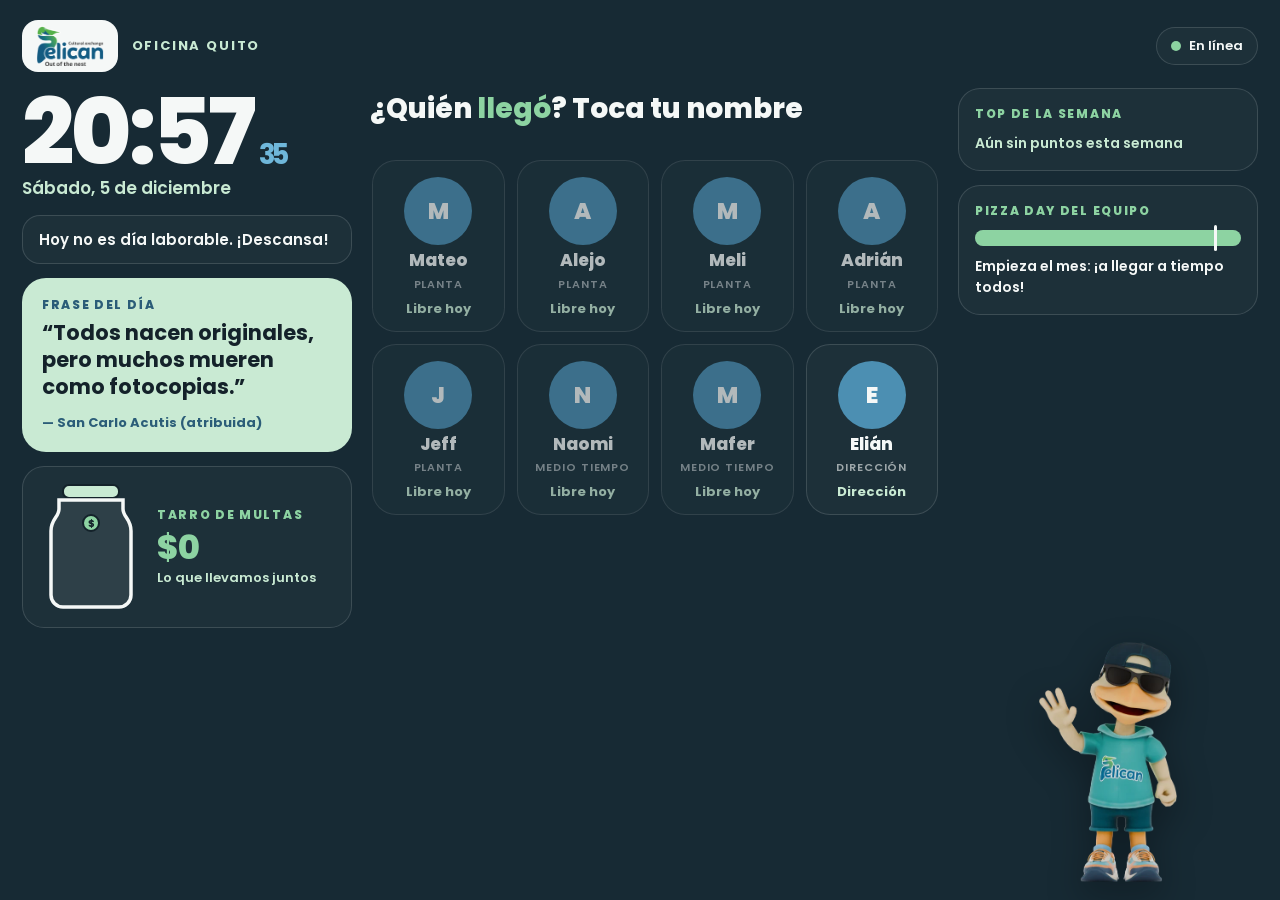
==== index.html @ edd2fa50 "Elián puede timbrar, apodo/dato/música del día, demo en lunes" ====
<!doctype html>
<html lang="es">
<head>
<meta charset="utf-8">
<meta name="viewport" content="width=device-width, initial-scale=1, viewport-fit=cover">
<meta name="robots" content="noindex, nofollow">
<meta name="theme-color" content="#172A34">
<link rel="manifest" href="manifest.webmanifest">
<link rel="icon" href="assets/icon-192.png">
<title>Pelican · Asistencia</title>
<link rel="stylesheet" href="styles.css">
</head>
<body>
<svg width="0" height="0" style="position:absolute" aria-hidden="true">
  <symbol id="i-flame" viewBox="0 0 24 24"><path d="M12 2c1 3.5-1 5-2.5 7C8 11 7 12.5 7 15a5 5 0 0010 0c0-2-1-3.5-2-4.5.3 2-.7 3-1.7 3C13 11 14.5 6.5 12 2z"/></symbol>
  <symbol id="i-check" viewBox="0 0 24 24"><path d="M9.5 17.2L4.8 12.5l1.9-1.9 2.8 2.8 7.8-7.8 1.9 1.9z"/></symbol>
  <symbol id="i-clock" viewBox="0 0 24 24"><path d="M12 3a9 9 0 100 18 9 9 0 000-18zm1 9.4l3.3 2-1 1.6L11 13V7h2z"/></symbol>
  <symbol id="i-star" viewBox="0 0 24 24"><path d="M12 2.5l2.9 6 6.6.9-4.8 4.6 1.2 6.5L12 17.4 6.1 20.5l1.2-6.5L2.5 9.4l6.6-.9z"/></symbol>
  <symbol id="i-sun" viewBox="0 0 24 24"><path d="M12 7a5 5 0 100 10 5 5 0 000-10zM11 1h2v3h-2zm0 19h2v3h-2zM1 11h3v2H1zm19 0h3v2h-3zM4.2 5.6l1.4-1.4 2.1 2.1-1.4 1.4zM16.3 17.7l1.4-1.4 2.1 2.1-1.4 1.4zM4.2 18.4l2.1-2.1 1.4 1.4-2.1 2.1zM16.3 6.3l2.1-2.1 1.4 1.4-2.1 2.1z"/></symbol>
  <symbol id="i-medal" viewBox="0 0 24 24"><path d="M7 2h4l1 5-2 1zm10 0h-4l-1 5 2 1zM12 9a6 6 0 100 12 6 6 0 000-12zm0 2.5l1.3 2.7 3 .4-2.2 2.1.5 3L12 20l-2.6 1.4.5-3-2.2-2.1 3-.4z"/></symbol>
</svg>
<canvas id="confetti"></canvas>

<section class="screen" id="s-home"></section>
<section class="screen" id="s-pin"></section>
<section class="screen" id="s-act"></section>
<section class="screen" id="s-check"></section>
<section class="screen" id="s-cam"></section>
<section class="screen" id="s-res"></section>
<div class="modal" id="modal"></div>

<script src="config.js"></script>
<script src="rules.js"></script>
<script src="quotes.js"></script>
<script src="daily.js"></script>
<script src="app.js"></script>
</body>
</html>
---- styles.css ----
/* Paleta Pelican suavizada (base de marca, tonos sobrios). Fuentes locales para funcionar sin internet. */
@font-face{font-family:Poppins;font-weight:400;src:url(fonts/poppins-latin-400-normal.woff2) format("woff2");font-display:swap}
@font-face{font-family:Poppins;font-weight:500;src:url(fonts/poppins-latin-500-normal.woff2) format("woff2");font-display:swap}
@font-face{font-family:Poppins;font-weight:600;src:url(fonts/poppins-latin-600-normal.woff2) format("woff2");font-display:swap}
@font-face{font-family:Poppins;font-weight:700;src:url(fonts/poppins-latin-700-normal.woff2) format("woff2");font-display:swap}
@font-face{font-family:Poppins;font-weight:800;src:url(fonts/poppins-latin-800-normal.woff2) format("woff2");font-display:swap}
@font-face{font-family:Poppins;font-weight:800;font-style:italic;src:url(fonts/poppins-latin-800-italic.woff2) format("woff2");font-display:swap}
@font-face{font-family:Anton;font-weight:400;src:url(fonts/anton-latin-400-normal.woff2) format("woff2");font-display:swap}

:root{
  --g1:#8DD3A2; --g2:#9BDAAE; --g3:#C9EAD3;
  --b1:#6FB7DA; --b2:#4C8FB2; --b3:#2B5D78;
  --w:#F5F8F7; --n1:#1F323C; --n2:#14222A; --bg:#172A34;
  --card:color-mix(in srgb,var(--n1) 78%,transparent);
  --line:color-mix(in srgb,var(--w) 14%,transparent);
  --font:Poppins,system-ui,-apple-system,"Segoe UI",sans-serif;
  color-scheme:dark;
}
*{box-sizing:border-box;-webkit-tap-highlight-color:transparent}
html,body{height:100%;margin:0}
body{font-family:var(--font);color:var(--w);background:var(--bg);
  overflow:hidden;user-select:none;-webkit-user-select:none;touch-action:manipulation}
h1,h2,h3,p{margin:0}
button{font:inherit;color:inherit;border:0;background:none;cursor:pointer}
img{display:block;max-width:100%}

/* ---------- Texto "sticker" (estilo de la marca) ---------- */
.stk{position:relative;display:inline-block;isolation:isolate;font-family:Anton,Impact,sans-serif;font-weight:400;text-transform:uppercase;
  color:var(--w);letter-spacing:.01em;line-height:1}
.stk::before{content:attr(data-t);position:absolute;left:0;top:0;z-index:-1;color:var(--n2);-webkit-text-stroke:.24em var(--n2);
  text-shadow:0 .09em .16em rgb(0 0 0/.55);white-space:inherit}
.stk.g{font-family:var(--font);font-weight:800;font-style:italic;letter-spacing:-.01em;
  color:transparent}
.stk.g::after{content:attr(data-t);position:absolute;left:0;top:0;background:linear-gradient(var(--g3),var(--g1));-webkit-background-clip:text;background-clip:text;color:transparent;white-space:inherit}
.stk-wrap{display:block;font-size:clamp(30px,5.2vw,58px);line-height:1.12;text-wrap:balance}
.stk-wrap .stk{margin:0 .08em}

.screen{position:fixed;inset:0;display:none;flex-direction:column;overflow:auto;
  padding:max(18px,env(safe-area-inset-top)) max(22px,env(safe-area-inset-right)) max(18px,env(safe-area-inset-bottom)) max(22px,env(safe-area-inset-left))}
.screen.on{display:flex;animation:in .3s ease both}
@keyframes in{from{opacity:0;transform:translateY(8px)}to{opacity:1;transform:none}}

/* ---------- Barra superior ---------- */
.top{display:flex;align-items:center;gap:14px;min-height:56px}
.logo{background:var(--w);border-radius:16px;padding:6px 14px;display:flex;align-items:center}
.logo img{height:40px;width:auto}
.office{font-weight:700;letter-spacing:.14em;text-transform:uppercase;font-size:13px;color:var(--g3)}
.net{margin-left:auto;display:flex;align-items:center;gap:8px;font-size:13px;font-weight:600;padding:8px 14px;border-radius:999px;background:var(--card);border:1px solid var(--line)}
.net i{width:10px;height:10px;border-radius:50%;background:var(--g1)}
.net.off i{background:var(--b1);animation:pulse 1.4s infinite}
@keyframes pulse{50%{opacity:.35}}

/* ---------- HOME ---------- */
.home{display:grid;grid-template-columns:minmax(260px,330px) minmax(0,1fr) minmax(240px,300px);gap:18px;flex:1;min-height:0;margin-top:14px}
@media (max-width:1100px){.home{grid-template-columns:minmax(240px,300px) minmax(0,1fr)}.col-r{grid-column:1/-1;display:grid;grid-template-columns:repeat(auto-fit,minmax(240px,1fr));gap:14px}}
@media (max-width:760px){.home{grid-template-columns:1fr}}
.col{display:flex;flex-direction:column;gap:14px;min-height:0}
.clock{font-family:var(--font);font-weight:800;font-size:clamp(58px,8vw,92px);line-height:.95;letter-spacing:-.04em;font-variant-numeric:tabular-nums}
.clock small{font-size:.3em;font-weight:700;color:var(--b1);margin-left:6px}
.date{font-weight:600;color:var(--g3);font-size:17px}
.banner{border-radius:18px;padding:12px 16px;font-weight:600;font-size:15px;background:var(--card);border:1.5px solid var(--line)}
.banner.ok{border-color:var(--g1)} .banner.late{border-color:var(--b1)} .banner.fri{border-color:var(--g3);color:var(--g3)} .banner.extra{border-color:var(--b2)}
.quote{border-radius:24px;padding:18px 20px;background:var(--g3);color:var(--n2);position:relative;overflow:hidden}
.quote .eb{font-size:12px;font-weight:800;letter-spacing:.14em;text-transform:uppercase;color:var(--b3)}
.quote p{font-size:clamp(17px,1.9vw,21px);font-weight:700;line-height:1.28;margin:6px 0 8px;text-wrap:balance}
.quote cite{font-style:normal;font-size:13px;font-weight:700;color:var(--b3)}
.panel{border-radius:22px;padding:16px;background:var(--card);border:1px solid var(--line)}
.panel h3{font-size:12px;letter-spacing:.14em;text-transform:uppercase;font-weight:800;color:var(--g1);margin-bottom:10px}
.mid{display:flex;flex-direction:column;gap:14px;min-height:0}
.h2{font-size:clamp(20px,2.6vw,28px);font-weight:800}
.h2 em{font-style:normal;color:var(--g1)}

/* almuerzo */
.lunches{display:grid;grid-template-columns:repeat(auto-fit,minmax(210px,1fr));gap:12px}
.lcard{display:flex;align-items:center;gap:14px;border-radius:22px;padding:12px 14px;background:var(--card);border:1.5px solid var(--g1)}
.lcard.over{border-color:var(--b1)}
.ring{position:relative;width:86px;height:86px;flex:none}
.ring svg{width:100%;height:100%;transform:rotate(-90deg)}
.ring circle{fill:none;stroke-width:9;stroke-linecap:round}
.ring .bg{stroke:color-mix(in srgb,var(--w) 14%,transparent)}
.ring .fg{stroke:var(--g1);transition:stroke-dashoffset .9s linear}
.lcard.low .ring .fg{stroke:var(--g3)} .lcard.over .ring .fg{stroke:var(--b1);animation:pulse 1.2s infinite}
.ring b{position:absolute;inset:0;display:grid;place-items:center;font-size:19px;font-weight:800;font-variant-numeric:tabular-nums}
.lcard .nm{font-weight:800;font-size:17px}
.lcard .sub{font-size:12px;font-weight:600;color:var(--g3);margin-top:2px}
.lcard.over .sub{color:var(--b1)}

/* tiles de personas */
.grid{display:grid;grid-template-columns:repeat(auto-fill,minmax(150px,1fr));gap:12px;overflow:auto;padding:2px;align-content:start}
.tile{position:relative;display:flex;flex-direction:column;align-items:center;gap:6px;text-align:center;padding:16px 8px 12px;border-radius:24px;background:var(--card);border:1.5px solid var(--line);transition:transform .12s,border-color .12s}
.tile:active{transform:scale(.96)}
.tile.s-working,.tile.s-back{border-color:var(--g1)}
.tile.s-late{border-color:var(--b1)}
.tile.s-lunch{border-color:var(--g3)}
.tile.s-done,.tile.s-off,.tile.s-permit{opacity:.7}
.av{position:relative;width:68px;height:68px;border-radius:50%;display:grid;place-items:center;font-weight:800;font-size:23px;background:var(--b2);color:var(--w);overflow:hidden}
.tile.s-working .av,.tile.s-back .av{background:var(--g1);color:var(--n2)}
.tile .nm{font-weight:800;font-size:17px;line-height:1.1}
.tile .tp{font-size:11px;font-weight:600;letter-spacing:.08em;text-transform:uppercase;color:color-mix(in srgb,var(--w) 60%,transparent)}
.tile .stt{font-size:13px;font-weight:700;color:var(--g3);min-height:19px}
.tile.s-late .stt{color:var(--b1)}
.tile .fl{position:absolute;top:10px;right:10px;display:flex;align-items:center;gap:2px;font-size:12px;font-weight:800;color:var(--g1)}
.tile .fl svg{width:15px;height:15px;fill:var(--g1)}
.hat{position:absolute;top:-6px;left:50%;width:34px;height:38px;transform:translateX(-50%) rotate(-10deg);z-index:2}

/* tarro */
.jar{display:flex;align-items:center;gap:14px}
.jar svg{width:104px;height:128px;flex:none;overflow:visible}
.jar .amt{font-size:34px;font-weight:800;color:var(--g1);line-height:1}
.jar .lbl{font-size:13px;font-weight:600;color:var(--g3);margin-top:4px}
.coin-fall{animation:fall 6s ease-in infinite;transform-origin:center}
@keyframes fall{0%{transform:translateY(-34px);opacity:0}8%{opacity:1}30%{transform:translateY(0)}100%{transform:translateY(0);opacity:1}}
.top3 li{display:flex;justify-content:space-between;font-weight:700;font-size:15px;padding:4px 0;list-style:none}
.top3 ol{margin:0;padding:0}
.top3 li span:last-child{color:var(--g3)}
.goal .bar{position:relative;height:16px;border-radius:999px;background:color-mix(in srgb,var(--w) 14%,transparent);overflow:visible}
.goal .bar i{display:block;height:100%;border-radius:999px;background:var(--g1)}
.goal .bar u{position:absolute;top:-5px;bottom:-5px;width:3px;background:var(--w);border-radius:2px}
.goal p{font-size:14px;font-weight:600;margin-top:10px}
.bday{display:flex;align-items:center;gap:10px;font-weight:700;font-size:15px}
.jayhome{position:fixed;right:12px;bottom:0;height:min(32vh,260px);width:auto;pointer-events:none;opacity:.95}
@media (max-width:1100px){.jayhome{display:none}}

/* ---------- PIN ---------- */
.center{margin:auto;width:min(430px,100%);display:flex;flex-direction:column;align-items:center;gap:16px;text-align:center}
.center .av{width:96px;height:96px;font-size:32px}
.dots{display:flex;gap:14px;height:22px}
.dots i{width:20px;height:20px;border-radius:50%;border:2.5px solid var(--b1)}
.dots i.f{background:var(--g1);border-color:var(--g1)}
.keys{display:grid;grid-template-columns:repeat(3,1fr);gap:12px;width:100%}
.key{height:78px;border-radius:24px;background:var(--card);border:1.5px solid var(--line);font-size:31px;font-weight:700}
.key:active{background:var(--b2)}
.key.sm{font-size:18px}
.msg{min-height:24px;font-weight:700;color:var(--b1)}
.link{font-weight:700;color:var(--g3);padding:10px 14px;font-size:16px}
.btn{min-height:68px;padding:0 36px;border-radius:999px;font-weight:800;font-size:20px;background:var(--g1);color:var(--n2);box-shadow:0 8px 28px color-mix(in srgb,var(--g1) 28%,transparent)}
.btn:active{transform:scale(.97)}
.btn.ghost{background:var(--card);color:var(--w);border:1.5px solid var(--line);box-shadow:none}
.btn.blue{background:var(--b2);color:var(--w);box-shadow:none}
.btn:disabled{opacity:.4}
.row{display:flex;gap:12px;flex-wrap:wrap;justify-content:center}
.big-actions{display:grid;gap:14px;width:100%}
.big-actions .btn{min-height:84px;font-size:22px}

/* ---------- CÁMARA ---------- */
.cam{position:relative;width:min(470px,86vw);aspect-ratio:1;border-radius:50%;overflow:hidden;border:7px solid var(--g1);background:var(--b3)}
.cam video{width:100%;height:100%;object-fit:cover;transform:scaleX(-1)}
.cam .shot{position:absolute;inset:0;display:none;width:100%;height:100%;object-fit:cover}
.cam .cd{position:absolute;inset:0;display:none;place-items:center;font-family:Anton;font-size:150px;color:var(--g1);background:color-mix(in srgb,var(--n2) 40%,transparent);-webkit-text-stroke:6px var(--n2);paint-order:stroke fill}
.pre{width:min(560px,92vw);border-radius:22px;overflow:hidden;border:4px solid var(--g1);display:none}
.pre img{width:100%}

/* ---------- Limpieza ---------- */
.check{display:flex;flex-direction:column;gap:12px;width:100%;text-align:left}
.chk{display:flex;align-items:center;gap:16px;padding:18px 20px;border-radius:20px;background:var(--card);border:1.5px solid var(--line);font-size:19px;font-weight:700;width:100%}
.chk .box{width:34px;height:34px;border-radius:10px;border:3px solid var(--b1);display:grid;place-items:center;flex:none}
.chk .box svg{width:22px;height:22px;fill:var(--n2);display:none}
.chk.on{border-color:var(--g1)}
.chk.on .box{background:var(--g1);border-color:var(--g1)}
.chk.on .box svg{display:block}
.chk.closer{border-color:var(--b2);font-size:16px}

/* ---------- Resultado ---------- */
.res{margin:auto;width:min(860px,100%);display:grid;grid-template-columns:minmax(0,1fr) 190px;gap:16px;align-items:end}
@media (max-width:760px){.res{grid-template-columns:1fr}.res .jay{display:none}}
.res .main{display:flex;flex-direction:column;gap:14px}
.hero{border-radius:28px;padding:22px 24px;background:var(--n1);border:2px solid var(--g1)}
.hero.late{border-color:var(--b1)}
.hero .eb{font-size:13px;font-weight:800;letter-spacing:.14em;text-transform:uppercase;color:var(--g3);margin-bottom:8px}
.hero.late .eb{color:var(--b1)}
.hero p{font-size:clamp(16px,2vw,19px);font-weight:600;margin-top:12px}
.res .jay{height:min(52vh,430px);width:auto;justify-self:center;filter:drop-shadow(0 14px 24px rgb(0 0 0/.4))}
.stats{display:grid;grid-template-columns:repeat(3,1fr);gap:12px}
.stat{border-radius:20px;padding:12px;background:var(--card);border:1px solid var(--line);text-align:center}
.stat b{display:flex;align-items:center;justify-content:center;gap:4px;font-size:30px;font-weight:800;color:var(--g1);line-height:1.1}
.stat b svg{width:26px;height:26px;fill:var(--g1)}
.stat span{font-size:12px;font-weight:700;color:var(--g3)}
.bar2{height:14px;border-radius:999px;background:color-mix(in srgb,var(--w) 14%,transparent);overflow:hidden}
.bar2 i{display:block;height:100%;width:0;background:var(--g1);border-radius:999px;transition:width 1.1s cubic-bezier(.2,.8,.2,1)}
.rk{display:flex;justify-content:space-between;gap:10px;font-weight:800;margin-bottom:8px;font-size:16px}
.rk span:last-child{color:var(--g3);font-weight:600;font-size:13px;text-align:right}
.week{display:grid;grid-template-columns:repeat(5,1fr);gap:8px;text-align:center}
.day{border-radius:16px;padding:8px 4px;border:1.5px solid var(--line);font-weight:800;font-size:14px}
.day svg{width:22px;height:22px;display:block;margin:3px auto 0}
.day.ok{border-color:var(--g1);background:color-mix(in srgb,var(--g1) 18%,transparent)} .day.ok svg{fill:var(--g1)}
.day.late{border-color:var(--b1)} .day.late svg{fill:var(--b1)}
.day.today{border-color:var(--w)}
.day.pending,.day.off,.day.miss{opacity:.5}
.medals{display:flex;gap:8px;flex-wrap:wrap}
.medal{display:flex;align-items:center;gap:7px;padding:7px 12px;border-radius:999px;background:var(--card);border:1px solid var(--line);font-size:13px;font-weight:800;opacity:.4}
.medal.got{opacity:1;border-color:var(--g1);color:var(--g3)}
.medal.new{background:var(--g1);color:var(--n2);animation:pop .6s ease both}
.medal svg{width:18px;height:18px;fill:currentColor}
@keyframes pop{0%{transform:scale(.4)}70%{transform:scale(1.12)}100%{transform:scale(1)}}
.mini{display:grid;grid-template-columns:repeat(2,1fr);gap:10px}
.mini .stat b{font-size:24px}
#confetti{position:fixed;inset:0;pointer-events:none;z-index:9}

/* ---------- Modal ---------- */
.modal{position:fixed;inset:0;z-index:20;display:none;place-items:center;background:color-mix(in srgb,var(--n2) 82%,transparent);padding:20px}
.modal.on{display:grid}
.mbox{width:min(520px,100%);border-radius:28px;padding:24px;background:var(--n1);border:2px solid var(--b1);display:flex;align-items:center;gap:18px;flex-wrap:wrap;justify-content:center;text-align:center}
.mbox img{height:200px;width:auto}
.mbox h2{width:100%}
@media (prefers-reduced-motion:reduce){*{animation:none!important;transition:none!important}}

/* ---------- añadidos ---------- */
.date::first-letter{text-transform:uppercase}
.col-r .jaycol{margin-top:auto;align-self:center;height:min(28vh,240px);width:auto;max-height:240px;min-height:0;object-fit:contain;filter:drop-shadow(0 12px 18px rgb(0 0 0/.35))}
.duo{display:grid;grid-template-columns:1fr 1fr;gap:12px}
@media (max-width:760px){.duo{grid-template-columns:1fr}}
.actions{display:flex;justify-content:center;gap:12px;margin-top:14px}
.empty{font-size:14px;font-weight:600;color:var(--g3)}

/* ajuste: 8 tarjetas del equipo siempre visibles */
.grid{grid-template-columns:repeat(4,minmax(0,1fr))}
@media (max-height:880px){.tile{padding:10px 6px 8px;gap:3px;border-radius:20px}.tile .av{width:50px;height:50px;font-size:22px}.tile .nm{font-size:16px}.tile .tp{font-size:10px}.tile .stt{font-size:12px}.lcard{padding:8px 12px}.lcard .ring{width:64px;height:64px}}
.av{overflow:visible}
.duo{align-items:start}
@media (max-height:880px){.res .main{gap:10px}.hero{padding:16px 22px}.hero .stk-wrap{font-size:clamp(28px,4vw,44px)}.hero p{margin-top:8px;font-size:16px}.res .quote{padding:12px 18px}.res .quote p{font-size:17px}.stat{padding:8px}.res .panel{padding:10px 14px}.week .day{height:44px}.res .actions{margin-top:0}}
.daily{width:min(560px,92vw);margin:2px auto 0;padding:10px 16px;border-radius:18px;background:var(--g3);color:var(--n2);font-size:14px;line-height:1.35;text-align:left}
.daily p{margin:3px 0}.daily b{color:var(--b3)}
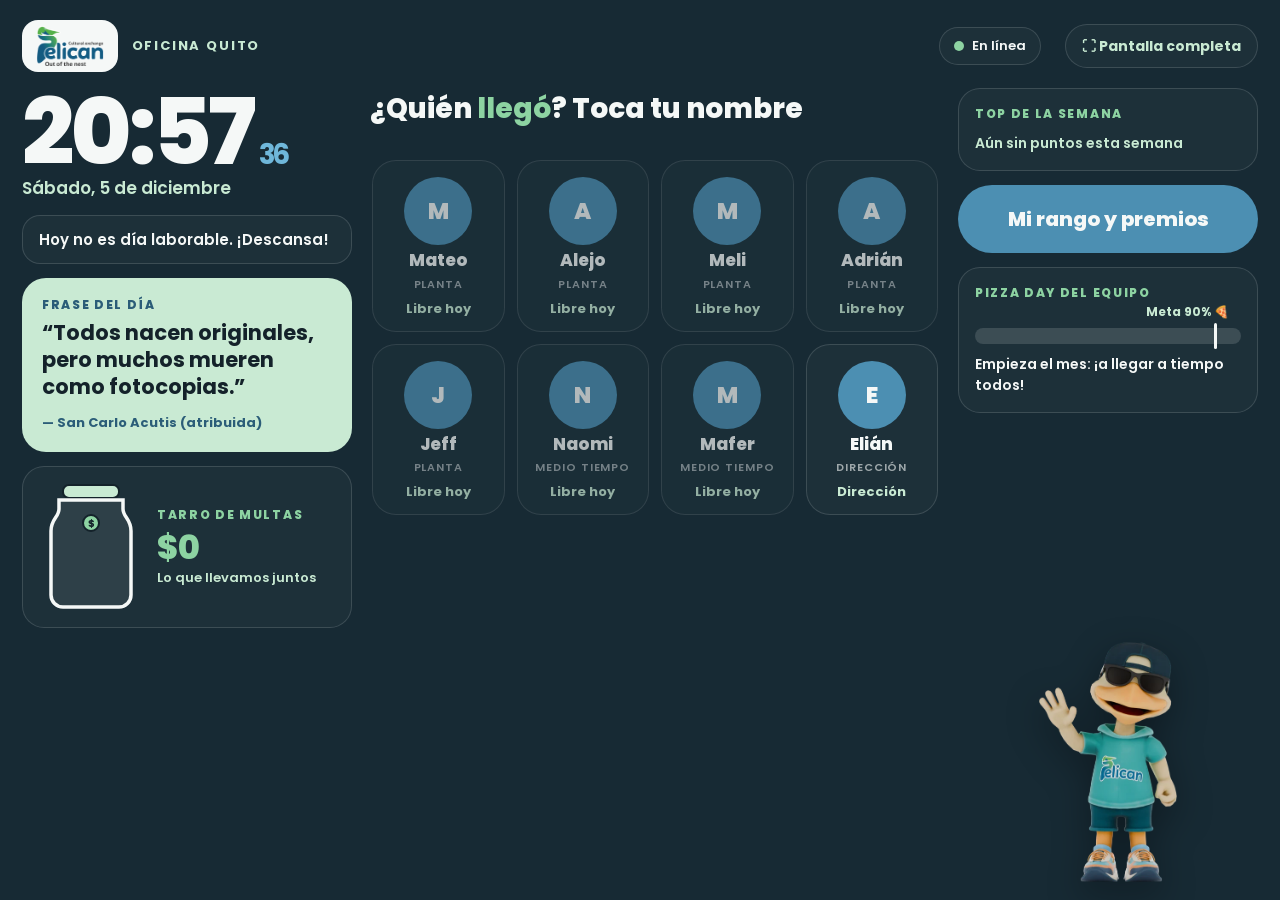
==== commit 56b76186: "Tablet: botón 'Mi rango y premios' en el inicio con rangos, premios y puntos faltantes del equipo Co" ====
--- a/index.html
+++ b/index.html
@@ -27,6 +27,7 @@
 <section class="screen" id="s-check"></section>
 <section class="screen" id="s-cam"></section>
 <section class="screen" id="s-res"></section>
+<section class="screen" id="s-rank"></section>
 <div class="modal" id="modal"></div>
 
 <script src="config.js"></script>
--- a/styles.css
+++ b/styles.css
@@ -115,6 +115,9 @@
 .top3 li span:last-child{color:var(--g3)}
 .goal .bar{position:relative;height:16px;border-radius:999px;background:color-mix(in srgb,var(--w) 14%,transparent);overflow:visible}
 .goal .bar i{display:block;height:100%;border-radius:999px;background:var(--g1)}
+.goal .bar i.low{background:var(--b1)}
+.goal .bar{margin-top:26px}
+.goal .bar .gm{position:absolute;top:-25px;transform:translateX(-82%);font-style:normal;font-size:12px;font-weight:700;color:var(--g3);white-space:nowrap}
 .goal .bar u{position:absolute;top:-5px;bottom:-5px;width:3px;background:var(--w);border-radius:2px}
 .goal p{font-size:14px;font-weight:600;margin-top:10px}
 .bday{display:flex;align-items:center;gap:10px;font-weight:700;font-size:15px}
@@ -220,3 +223,53 @@
 @media (max-height:880px){.res .main{gap:10px}.hero{padding:16px 22px}.hero .stk-wrap{font-size:clamp(28px,4vw,44px)}.hero p{margin-top:8px;font-size:16px}.res .quote{padding:12px 18px}.res .quote p{font-size:17px}.stat{padding:8px}.res .panel{padding:10px 14px}.week .day{height:44px}.res .actions{margin-top:0}}
 .daily{width:min(560px,92vw);margin:2px auto 0;padding:10px 16px;border-radius:18px;background:var(--g3);color:var(--n2);font-size:14px;line-height:1.35;text-align:left}
 .daily p{margin:3px 0}.daily b{color:var(--b3)}
+.av .pic{position:absolute;inset:0;width:100%;height:100%;object-fit:cover;border-radius:50%}
+
+/* Tablets de ~10": si no cabe todo en una pantalla, el inicio se desplaza en vez de apilarse encima */
+@media (max-width:1100px),(max-height:700px){
+  .home{flex:none;min-height:auto}
+  .home>.col,.home>.mid{min-height:auto;overflow:visible}
+  .grid{overflow:visible}
+  .screen{overflow-y:auto;-webkit-overflow-scrolling:touch}
+}
+@media (max-height:720px){
+  .center{gap:8px}.center .av{width:56px;height:56px;font-size:22px}
+  .center .stk-wrap{font-size:34px!important}
+  .keys{gap:8px}.key{height:56px;font-size:26px;border-radius:18px}.msg{min-height:18px}.link{padding:6px 12px}
+}
+@media (max-height:620px){.key{height:48px;font-size:24px}.center{gap:6px}}
+@media (max-height:720px){
+  #ct{font-size:26px!important}
+  .cam{width:max(210px,min(470px,86vw,calc(100vh - 390px)))}
+  .pre{width:max(300px,min(560px,92vw,calc((100vh - 330px) * 1.5)))}
+  .daily{padding:6px 12px;font-size:12px;border-radius:14px}.daily p{margin:1px 0}
+  .btn{min-height:52px;font-size:18px}
+}
+
+/* ---- Tablet fija (BlackView ~10", pantalla 1200x800): botón de pantalla completa, modo ligero y pantalla de inicio sin desplazamiento ---- */
+.fsb{margin-left:10px;padding:10px 16px;min-height:44px;border-radius:999px;background:var(--card);border:1px solid var(--line);font-weight:700;font-size:14px;color:var(--g3)}
+.fsb:active{background:var(--b2)}
+.isfs .fsb{display:none}
+.net{margin-left:auto}
+@media (display-mode:fullscreen),(display-mode:standalone){.fsb{display:none}}
+.lite *,.lite *::before,.lite *::after{animation:none!important;transition:none!important}
+.lite .btn,.lite .tile,.lite .quote,.lite .panel{box-shadow:none!important}
+@media (max-height:720px){.key{height:clamp(46px,9.4vh,78px)}}
+@media (min-width:700px) and (max-width:1100px) and (max-height:700px){
+  .home{grid-template-columns:240px minmax(0,1fr);gap:12px;margin-top:6px}
+  .home .col .quote{display:none}
+  .clock{font-size:64px}.date{font-size:15px}
+  .banner{padding:8px 12px;font-size:14px}
+  .jar{padding:10px;gap:10px}.jar svg{width:64px;height:80px}.jar .amt{font-size:30px}
+  .h2{font-size:21px}.mid{gap:8px}
+  .lunches{grid-template-columns:repeat(auto-fit,minmax(170px,1fr));gap:8px}
+  .lcard{padding:6px 10px;gap:10px}.lcard .ring{width:50px;height:50px}.ring b{font-size:13px}.lcard .nm{font-size:15px}.lcard .sub{font-size:11px}
+  .grid{gap:8px}.tile{padding:8px 4px 6px}.tile .av{width:46px;height:46px;font-size:20px}.tile .nm{font-size:16px}
+}
+
+/* ---------- Salida a la U / trabajo externo ---------- */
+.fr{display:flex;gap:18px;justify-content:center;margin:14px 0 6px}
+.fr label{display:flex;flex-direction:column;gap:4px;font-weight:800;font-size:13px;letter-spacing:.08em;text-transform:uppercase;color:var(--g3)}
+.fr input{font:800 30px/1 Poppins,sans-serif;color:var(--w);background:var(--card);border:1.5px solid var(--line);border-radius:16px;padding:10px 14px;min-width:150px;text-align:center}
+.btn.sel{background:var(--g1);color:var(--n2);border-color:var(--g1)}
+.tile .stt{overflow:hidden;text-overflow:ellipsis;white-space:nowrap}
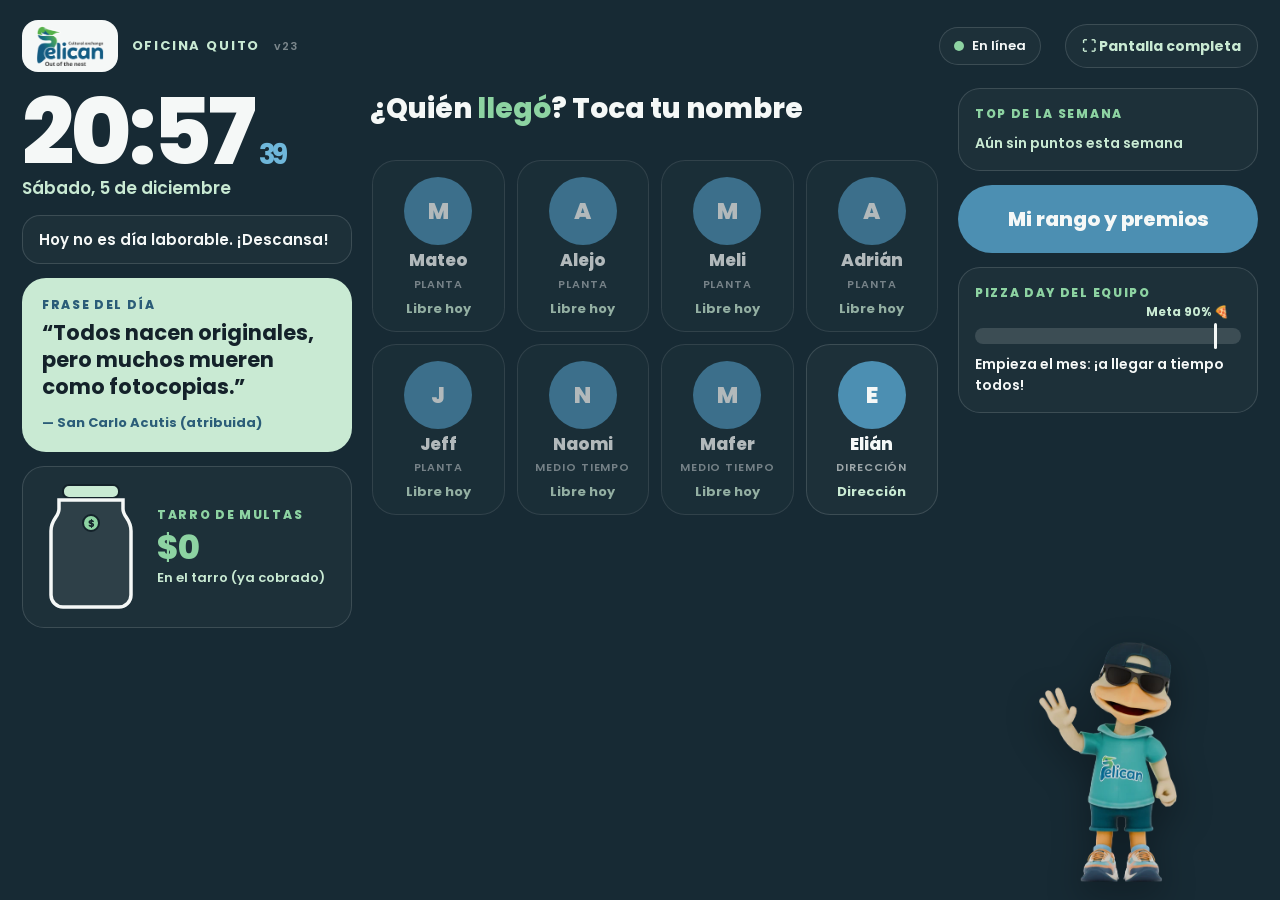
==== commit 899e327b: "Tablet: version visible (v23) y archivos con ?v=23 para que no se queden viejos en cache Co-Authored" ====
--- a/index.html
+++ b/index.html
@@ -8,7 +8,7 @@
 <link rel="manifest" href="manifest.webmanifest">
 <link rel="icon" href="assets/icon-192.png">
 <title>Pelican · Asistencia</title>
-<link rel="stylesheet" href="styles.css">
+<link rel="stylesheet" href="styles.css?v=23">
 </head>
 <body>
 <svg width="0" height="0" style="position:absolute" aria-hidden="true">
@@ -30,10 +30,10 @@
 <section class="screen" id="s-rank"></section>
 <div class="modal" id="modal"></div>
 
-<script src="config.js"></script>
-<script src="rules.js"></script>
-<script src="quotes.js"></script>
-<script src="daily.js"></script>
-<script src="app.js"></script>
+<script src="config.js?v=23"></script>
+<script src="rules.js?v=23"></script>
+<script src="quotes.js?v=23"></script>
+<script src="daily.js?v=23"></script>
+<script src="app.js?v=23"></script>
 </body>
 </html>
--- a/styles.css
+++ b/styles.css
@@ -41,9 +41,16 @@
 @keyframes in{from{opacity:0;transform:translateY(8px)}to{opacity:1;transform:none}}
 
 /* ---------- Barra superior ---------- */
-.top{display:flex;align-items:center;gap:14px;min-height:56px}
+.top{display:flex;align-items:center;gap:14px;min-height:56px;position:relative}
+.garland{position:absolute;top:-14px;left:50%;transform:translateX(-50%);width:min(440px,36vw);height:auto;pointer-events:none;z-index:3;overflow:visible;filter:drop-shadow(0 3px 3px rgba(0,0,0,.3))}
+.gsw{transform-box:fill-box;transform-origin:50% 0;animation:gsw 3.4s ease-in-out infinite}
+@keyframes gsw{0%,100%{transform:rotate(-3deg)}50%{transform:rotate(3deg)}}
+@media (prefers-reduced-motion:reduce){.gsw{animation:none}}
+.quote.bdcard{background:color-mix(in srgb,#E8C766 62%,#F5F8F7)}
+.quote.bdcard .eb,.quote.bdcard cite{color:var(--n2)}
 .logo{background:var(--w);border-radius:16px;padding:6px 14px;display:flex;align-items:center}
 .logo img{height:40px;width:auto}
+.ver{font-size:11px;font-weight:600;opacity:.45;letter-spacing:.08em}
 .office{font-weight:700;letter-spacing:.14em;text-transform:uppercase;font-size:13px;color:var(--g3)}
 .net{margin-left:auto;display:flex;align-items:center;gap:8px;font-size:13px;font-weight:600;padding:8px 14px;border-radius:999px;background:var(--card);border:1px solid var(--line)}
 .net i{width:10px;height:10px;border-radius:50%;background:var(--g1)}
@@ -93,7 +100,7 @@
 .tile.s-late{border-color:var(--b1)}
 .tile.s-lunch{border-color:var(--g3)}
 .tile.s-done,.tile.s-off,.tile.s-permit{opacity:.7}
-.av{position:relative;width:68px;height:68px;border-radius:50%;display:grid;place-items:center;font-weight:800;font-size:23px;background:var(--b2);color:var(--w);overflow:hidden}
+.av{position:relative;width:68px;height:68px;border-radius:50%;display:grid;place-items:center;font-weight:800;font-size:23px;background:var(--b2);color:var(--w)}
 .tile.s-working .av,.tile.s-back .av{background:var(--g1);color:var(--n2)}
 .tile .nm{font-weight:800;font-size:17px;line-height:1.1}
 .tile .tp{font-size:11px;font-weight:600;letter-spacing:.08em;text-transform:uppercase;color:color-mix(in srgb,var(--w) 60%,transparent)}
@@ -101,7 +108,7 @@
 .tile.s-late .stt{color:var(--b1)}
 .tile .fl{position:absolute;top:10px;right:10px;display:flex;align-items:center;gap:2px;font-size:12px;font-weight:800;color:var(--g1)}
 .tile .fl svg{width:15px;height:15px;fill:var(--g1)}
-.hat{position:absolute;top:-6px;left:50%;width:34px;height:38px;transform:translateX(-50%) rotate(-10deg);z-index:2}
+.hat{position:absolute;top:-23px;left:50%;width:30px;height:39px;transform:translateX(-34%) rotate(13deg);z-index:2;filter:drop-shadow(0 2px 2px rgba(0,0,0,.35))}
 
 /* tarro */
 .jar{display:flex;align-items:center;gap:14px}
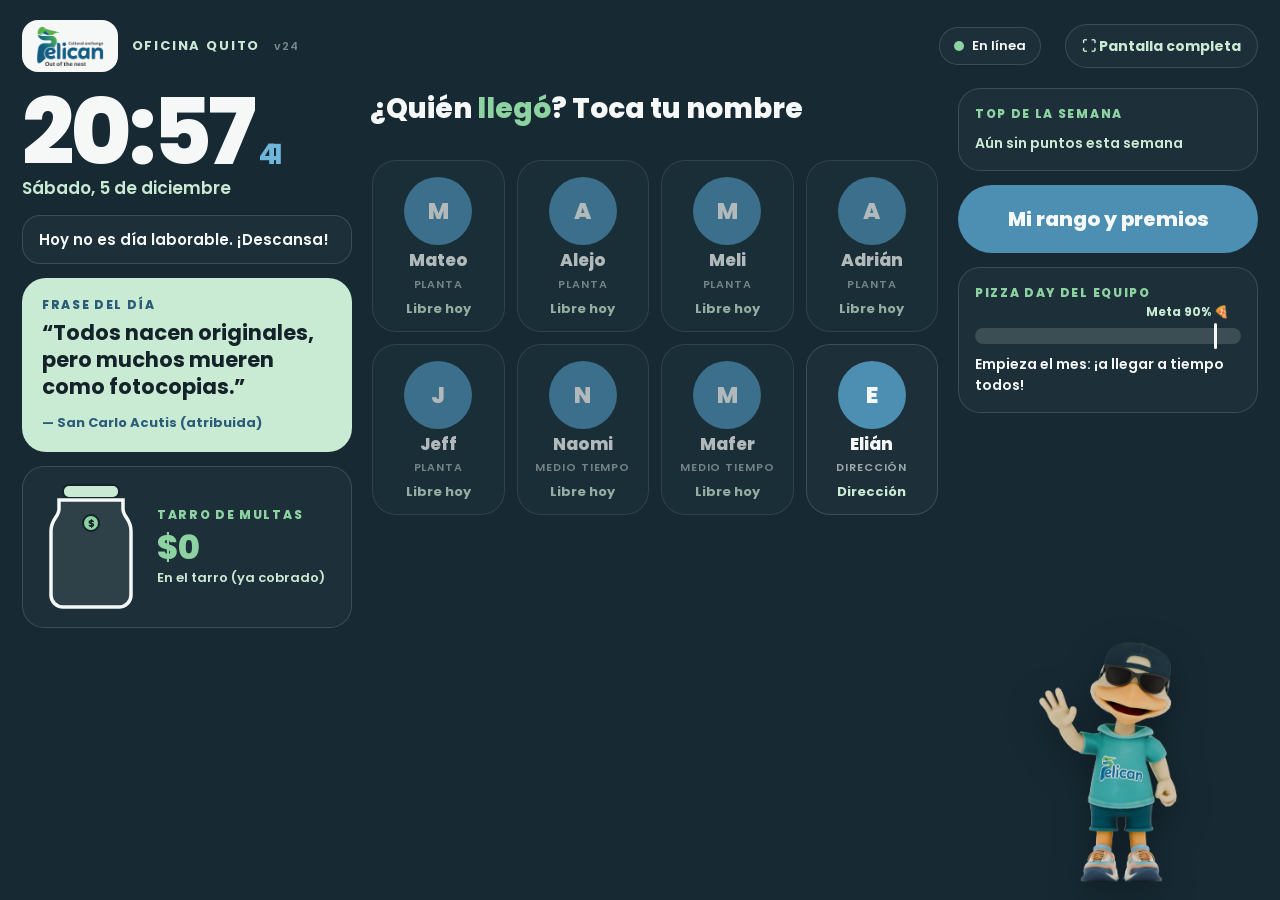
==== commit 51fe73b9: "Tablet: 24 nov fuera de base (Ale, Mateo, Mafer): sin multa, racha intacta, llegada libre, salida 2 " ====
--- a/index.html
+++ b/index.html
@@ -8,7 +8,7 @@
 <link rel="manifest" href="manifest.webmanifest">
 <link rel="icon" href="assets/icon-192.png">
 <title>Pelican · Asistencia</title>
-<link rel="stylesheet" href="styles.css?v=23">
+<link rel="stylesheet" href="styles.css?v=24">
 </head>
 <body>
 <svg width="0" height="0" style="position:absolute" aria-hidden="true">
@@ -30,10 +30,10 @@
 <section class="screen" id="s-rank"></section>
 <div class="modal" id="modal"></div>
 
-<script src="config.js?v=23"></script>
-<script src="rules.js?v=23"></script>
-<script src="quotes.js?v=23"></script>
-<script src="daily.js?v=23"></script>
-<script src="app.js?v=23"></script>
+<script src="config.js?v=24"></script>
+<script src="rules.js?v=24"></script>
+<script src="quotes.js?v=24"></script>
+<script src="daily.js?v=24"></script>
+<script src="app.js?v=24"></script>
 </body>
 </html>
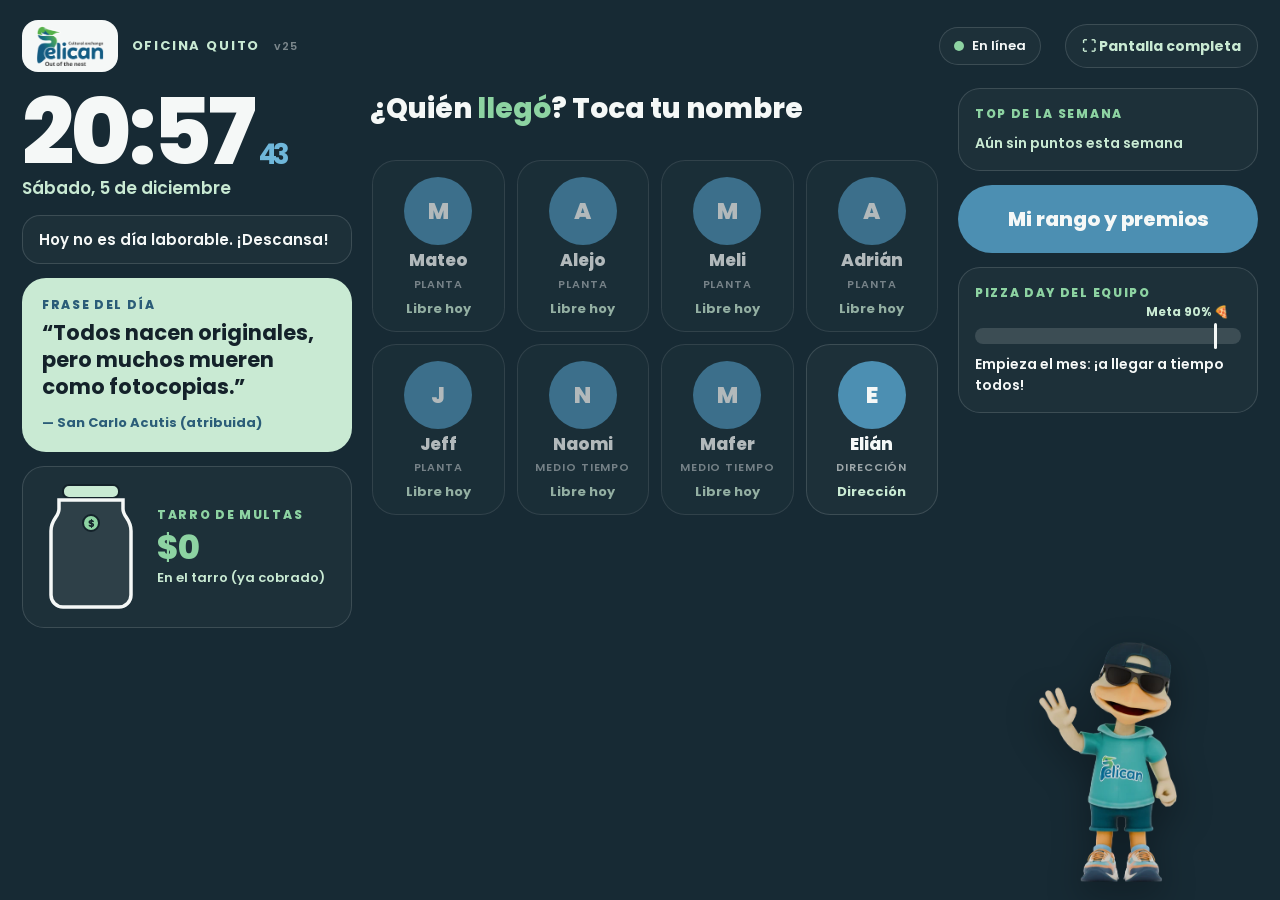
==== commit 6fcf0ea0: "Tablet: 24 nov tambien Meli (e4) dia abierto: sin multa, racha intacta, salida 15:45 Co-Authored-By:" ====
--- a/index.html
+++ b/index.html
@@ -8,7 +8,7 @@
 <link rel="manifest" href="manifest.webmanifest">
 <link rel="icon" href="assets/icon-192.png">
 <title>Pelican · Asistencia</title>
-<link rel="stylesheet" href="styles.css?v=24">
+<link rel="stylesheet" href="styles.css?v=25">
 </head>
 <body>
 <svg width="0" height="0" style="position:absolute" aria-hidden="true">
@@ -30,10 +30,10 @@
 <section class="screen" id="s-rank"></section>
 <div class="modal" id="modal"></div>
 
-<script src="config.js?v=24"></script>
-<script src="rules.js?v=24"></script>
-<script src="quotes.js?v=24"></script>
-<script src="daily.js?v=24"></script>
-<script src="app.js?v=24"></script>
+<script src="config.js?v=25"></script>
+<script src="rules.js?v=25"></script>
+<script src="quotes.js?v=25"></script>
+<script src="daily.js?v=25"></script>
+<script src="app.js?v=25"></script>
 </body>
 </html>
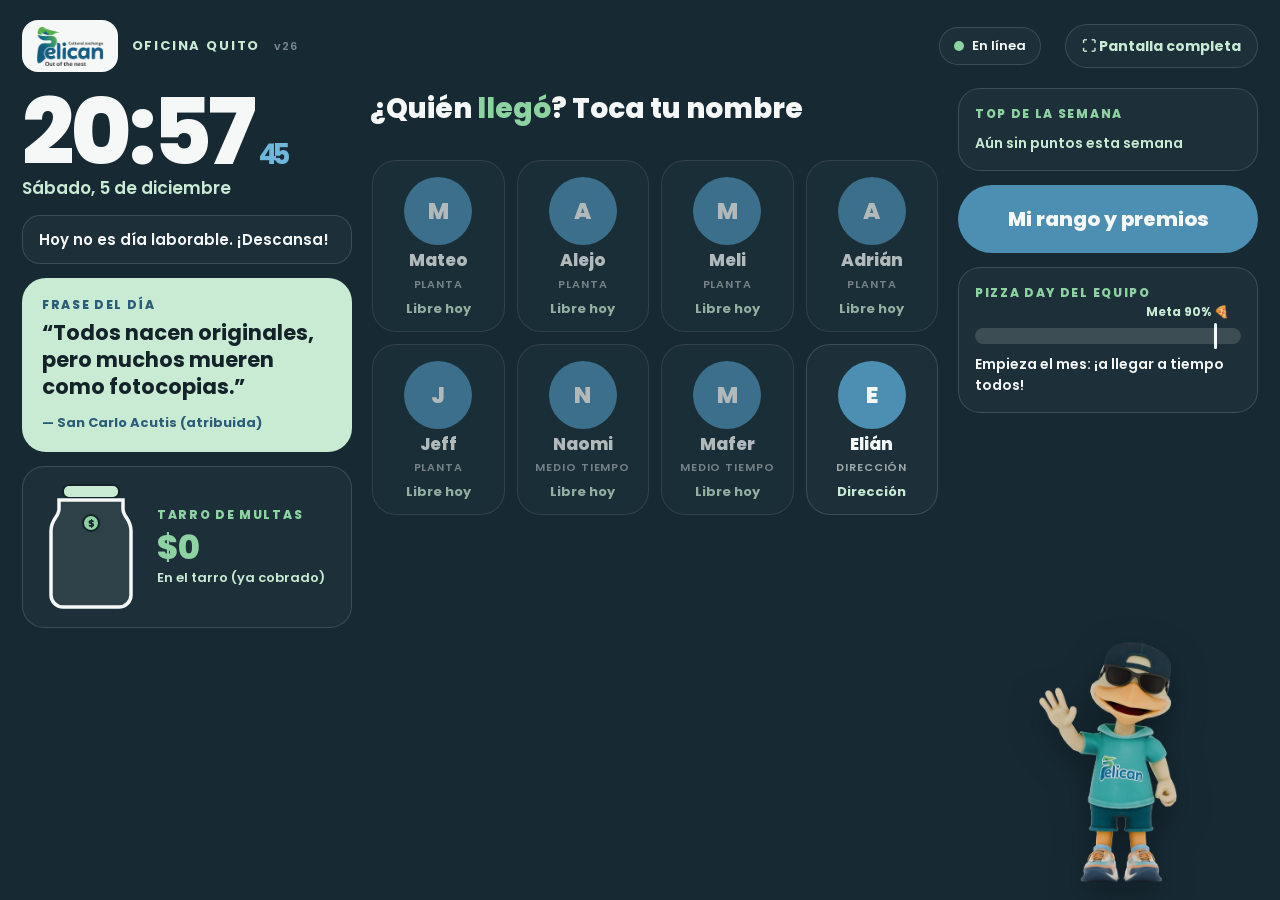
==== commit 6f825bbe: "Horario de Mateo (25-26 nov y 30 nov-4 dic): entra 8:15, sale 17:00 Co-Authored-By: Claude Sonnet 5." ====
--- a/index.html
+++ b/index.html
@@ -8,7 +8,7 @@
 <link rel="manifest" href="manifest.webmanifest">
 <link rel="icon" href="assets/icon-192.png">
 <title>Pelican · Asistencia</title>
-<link rel="stylesheet" href="styles.css?v=25">
+<link rel="stylesheet" href="styles.css?v=26">
 </head>
 <body>
 <svg width="0" height="0" style="position:absolute" aria-hidden="true">
@@ -30,10 +30,10 @@
 <section class="screen" id="s-rank"></section>
 <div class="modal" id="modal"></div>
 
-<script src="config.js?v=25"></script>
-<script src="rules.js?v=25"></script>
-<script src="quotes.js?v=25"></script>
-<script src="daily.js?v=25"></script>
-<script src="app.js?v=25"></script>
+<script src="config.js?v=26"></script>
+<script src="rules.js?v=26"></script>
+<script src="quotes.js?v=26"></script>
+<script src="daily.js?v=26"></script>
+<script src="app.js?v=26"></script>
 </body>
 </html>
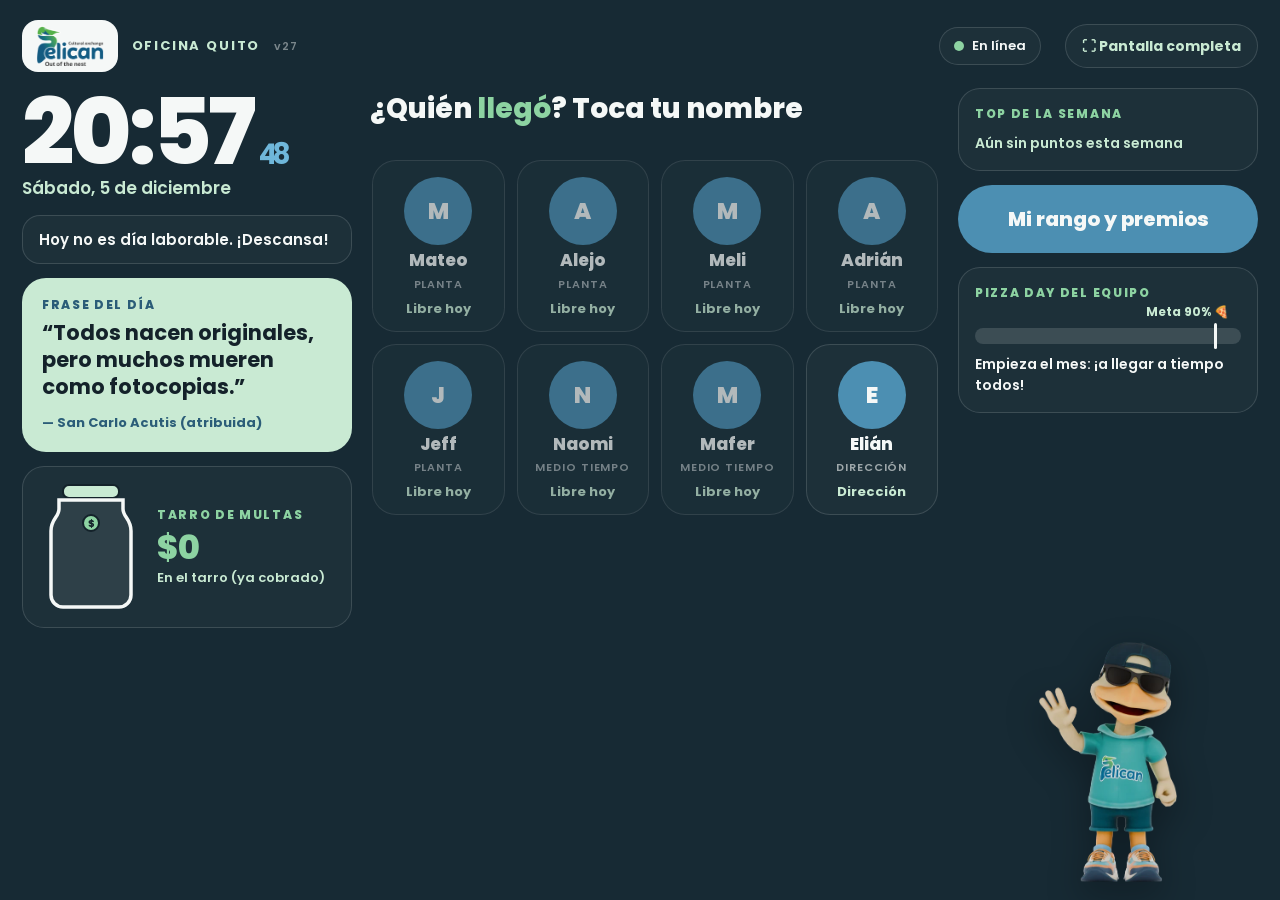
==== commit 639d4fdb: "Mateo: el 26 nov vuelve a horario normal; 8:15-17:00 queda solo del 30 nov al 4 dic Co-Authored-By: " ====
--- a/index.html
+++ b/index.html
@@ -8,7 +8,7 @@
 <link rel="manifest" href="manifest.webmanifest">
 <link rel="icon" href="assets/icon-192.png">
 <title>Pelican · Asistencia</title>
-<link rel="stylesheet" href="styles.css?v=26">
+<link rel="stylesheet" href="styles.css?v=27">
 </head>
 <body>
 <svg width="0" height="0" style="position:absolute" aria-hidden="true">
@@ -30,10 +30,10 @@
 <section class="screen" id="s-rank"></section>
 <div class="modal" id="modal"></div>
 
-<script src="config.js?v=26"></script>
-<script src="rules.js?v=26"></script>
-<script src="quotes.js?v=26"></script>
-<script src="daily.js?v=26"></script>
-<script src="app.js?v=26"></script>
+<script src="config.js?v=27"></script>
+<script src="rules.js?v=27"></script>
+<script src="quotes.js?v=27"></script>
+<script src="daily.js?v=27"></script>
+<script src="app.js?v=27"></script>
 </body>
 </html>
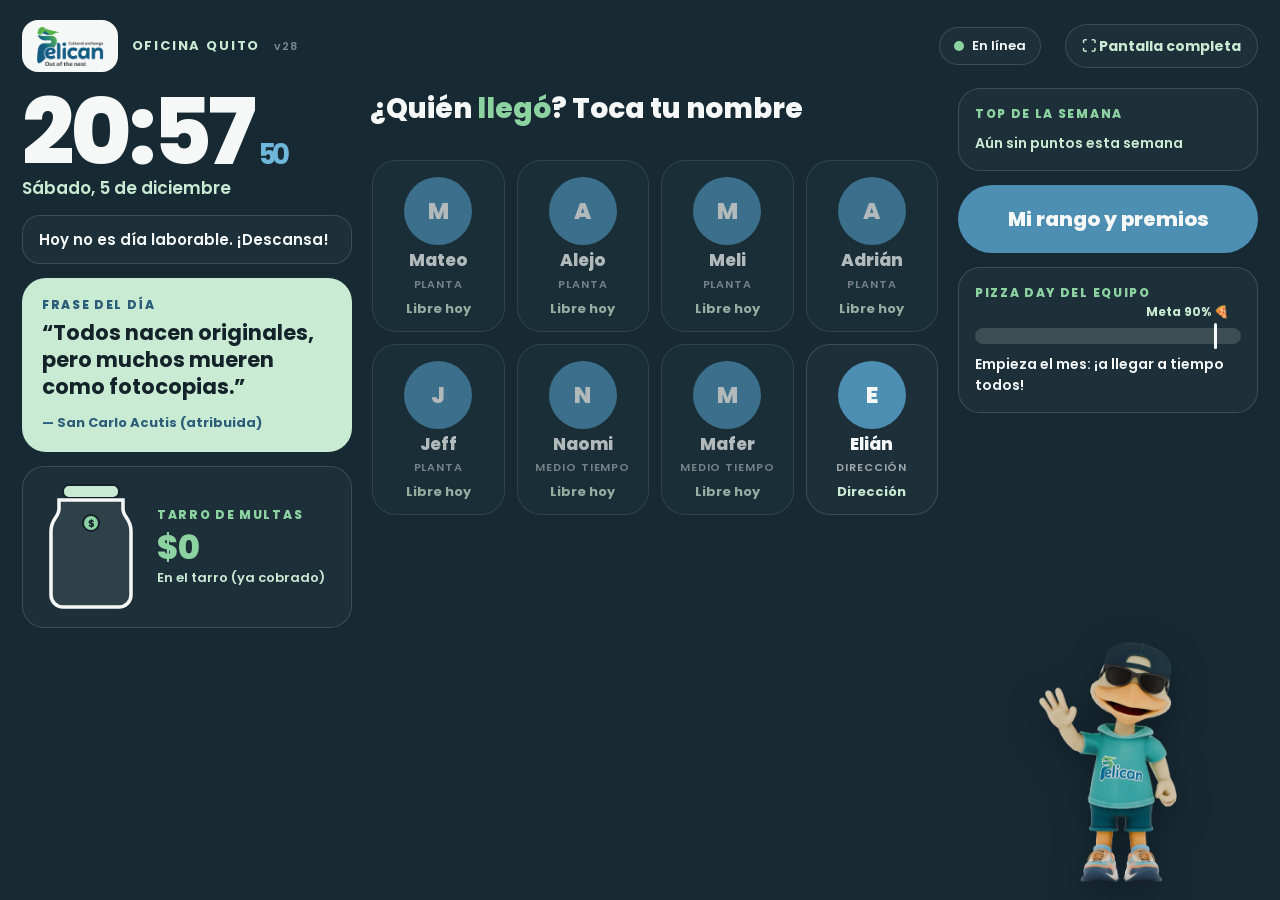
==== commit e6e4c623: "Tablet: 27 nov Meli y Naomi fuera de base (dia abierto): sin multa, racha intacta Co-Authored-By: Cl" ====
--- a/index.html
+++ b/index.html
@@ -8,7 +8,7 @@
 <link rel="manifest" href="manifest.webmanifest">
 <link rel="icon" href="assets/icon-192.png">
 <title>Pelican · Asistencia</title>
-<link rel="stylesheet" href="styles.css?v=27">
+<link rel="stylesheet" href="styles.css?v=28">
 </head>
 <body>
 <svg width="0" height="0" style="position:absolute" aria-hidden="true">
@@ -30,10 +30,10 @@
 <section class="screen" id="s-rank"></section>
 <div class="modal" id="modal"></div>
 
-<script src="config.js?v=27"></script>
-<script src="rules.js?v=27"></script>
-<script src="quotes.js?v=27"></script>
-<script src="daily.js?v=27"></script>
-<script src="app.js?v=27"></script>
+<script src="config.js?v=28"></script>
+<script src="rules.js?v=28"></script>
+<script src="quotes.js?v=28"></script>
+<script src="daily.js?v=28"></script>
+<script src="app.js?v=28"></script>
 </body>
 </html>
